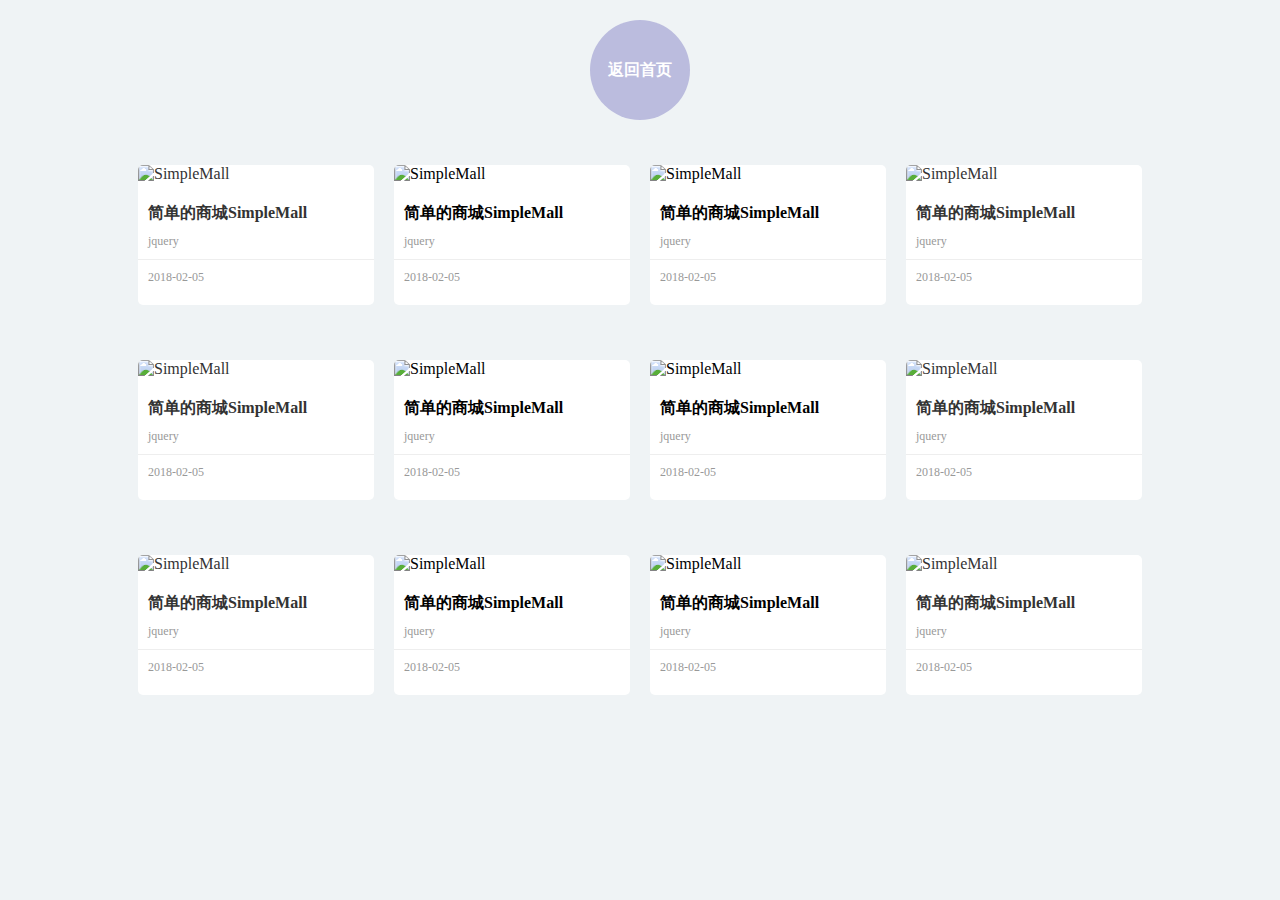
==== index.html @ 69ec205d "上传" ====
<!DOCTYPE html>
<html lang="en">
<head>
	<meta charset="UTF-8">
	<title>demo-list</title>
	<link rel="stylesheet" href="./index.css">
	<link href="https://cdn.bootcss.com/animate.css/3.5.1/animate.min.css" rel="stylesheet">
	<script src="https://cdn.bootcss.com/wow/1.1.1/wow.min.js"></script>
	<script src="index.js"></script>
</head>
<body>
	<div class="header"><a href="http://www.yancx.cn/" class="animated zoomIn" >返回首页</a></div>
	<div class="content">
		<div class="ani-group wow animated fadeInUp"  data-wow-duration="1s">
			<div class="box-wrap">
				<div class="box">
					<a href="http://www.yancx.cn/SimpleMall/" target="_blank">
						<img src="http://pba664p5e.bkt.clouddn.com/simplemall.jpg" alt="SimpleMall">
						<div class="title">简单的商城SimpleMall</div>
					</a>
					<div class="tag"><span>jquery</span></div>
					<div class="date">2018-02-05</div>
				</div>
			</div>
			<div class="box-wrap">
				<div class="box">
						<img src="http://pba664p5e.bkt.clouddn.com/simplemall.jpg" alt="SimpleMall">
					<div class="title">简单的商城SimpleMall</div>
					<div class="tag"><span>jquery</span></div>
					<div class="date">2018-02-05</div>
				</div>
			</div>
			<div class="box-wrap">
				<div class="box">
						<img src="http://pba664p5e.bkt.clouddn.com/simplemall.jpg" alt="SimpleMall">
					<div class="title">简单的商城SimpleMall</div>
					<div class="tag"><span>jquery</span></div>
					<div class="date">2018-02-05</div>
				</div>
			</div>
			<div class="box-wrap">
				<div class="box">
					<a href="www.yancx.cn/SimpleMall/">
						<img src="http://pba664p5e.bkt.clouddn.com/simplemall.jpg" alt="SimpleMall">
						<div class="title">简单的商城SimpleMall</div>
						<div class="tag"><span>jquery</span></div>
						<div class="date">2018-02-05</div>
					</a>
				</div>
			</div>
		</div>
		<div class="ani-group wow animated fadeInUp"  data-wow-delay=".5s">
			<div class="box-wrap">
				<div class="box">
					<a href="http://www.yancx.cn/SimpleMall/" target="_blank">
						<img src="http://pba664p5e.bkt.clouddn.com/simplemall.jpg" alt="SimpleMall">
						<div class="title">简单的商城SimpleMall</div>
					</a>
					<div class="tag"><span>jquery</span></div>
					<div class="date">2018-02-05</div>
				</div>
			</div>
			<div class="box-wrap">
				<div class="box">
						<img src="http://pba664p5e.bkt.clouddn.com/simplemall.jpg" alt="SimpleMall">
					<div class="title">简单的商城SimpleMall</div>
					<div class="tag"><span>jquery</span></div>
					<div class="date">2018-02-05</div>
				</div>
			</div>
			<div class="box-wrap">
				<div class="box">
						<img src="http://pba664p5e.bkt.clouddn.com/simplemall.jpg" alt="SimpleMall">
					<div class="title">简单的商城SimpleMall</div>
					<div class="tag"><span>jquery</span></div>
					<div class="date">2018-02-05</div>
				</div>
			</div>
			<div class="box-wrap">
				<div class="box">
					<a href="www.yancx.cn/SimpleMall/">
						<img src="http://pba664p5e.bkt.clouddn.com/simplemall.jpg" alt="SimpleMall">
						<div class="title">简单的商城SimpleMall</div>
						<div class="tag"><span>jquery</span></div>
						<div class="date">2018-02-05</div>
					</a>
				</div>
			</div>
		</div>
		<div class="ani-group wow animated fadeInUp">
			<div class="box-wrap">
				<div class="box">
					<a href="http://www.yancx.cn/SimpleMall/" target="_blank">
						<img src="http://pba664p5e.bkt.clouddn.com/simplemall.jpg" alt="SimpleMall">
						<div class="title">简单的商城SimpleMall</div>
					</a>
					<div class="tag"><span>jquery</span></div>
					<div class="date">2018-02-05</div>
				</div>
			</div>
			<div class="box-wrap">
				<div class="box">
						<img src="http://pba664p5e.bkt.clouddn.com/simplemall.jpg" alt="SimpleMall">
					<div class="title">简单的商城SimpleMall</div>
					<div class="tag"><span>jquery</span></div>
					<div class="date">2018-02-05</div>
				</div>
			</div>
			<div class="box-wrap">
				<div class="box">
						<img src="http://pba664p5e.bkt.clouddn.com/simplemall.jpg" alt="SimpleMall">
					<div class="title">简单的商城SimpleMall</div>
					<div class="tag"><span>jquery</span></div>
					<div class="date">2018-02-05</div>
				</div>
			</div>
			<div class="box-wrap">
				<div class="box">
					<a href="www.yancx.cn/SimpleMall/">
						<img src="http://pba664p5e.bkt.clouddn.com/simplemall.jpg" alt="SimpleMall">
						<div class="title">简单的商城SimpleMall</div>
						<div class="tag"><span>jquery</span></div>
						<div class="date">2018-02-05</div>
					</a>
				</div>
			</div>
		</div>
	</div>
</body>
</html>
---- index.css ----
body{
	margin: 0;
	background:#eff3f5;
}
a{
	color: #333;
	text-decoration: none;
}
.header{
	width: 80%;
	height:100px;
	margin: 20px auto;
}
.header a{
	display: block;
	width: 100px;
	height: 100px;
	margin: 0 auto;
	border-radius: 50%;
	background-color: #bbbcde;
	font-size: 16px;
	font-weight: 600;
	text-align: center;;
	line-height: 100px;
	color: #fff;
	transition: all .5s ease;
}
.header a:hover{
	background-color: #ff0036;
	box-shadow: 0 0 14px rgba(0,0,0,.1);
}
.content{
	width: 80%;
	margin:20px auto;
	overflow: hidden;
/*	background-color: #fff;*/
}
.content .ani-group{
	overflow: hidden;
}
.content .box-wrap{
	width: 25%;
	box-sizing: border-box;
	padding: 10px 0;
	cursor: pointer;
	float: left;
}
.content .box-wrap .box{
	border-radius: 3px;
	margin: 15px 10px 20px 10px;
	overflow: hidden;
	border-radius: 5px;
	background-color: #fff;
	padding-bottom: 10px;
	transition: all .3s ease;
}
.content .box-wrap .box:hover{
	background-color: #fff;
	box-shadow: 0 0 14px rgba(0,0,0,.2);
	opacity: .8;
}
.content .box-wrap .box img{
	width: 100%;
}
.content .box .title{
	padding: 20px 10px 10px 10px;
	font-size: 16px;
	font-weight: 600;
}
.content .box .tag{
	padding: 0 10px 10px 10px;
	font-size: 12px;
	color: #999;
}
.content .box .date{
	border-top: 1px solid #eee;
	padding: 10px;
	font-size: 12px;
	color: #999;
}
@media screen and (max-width: 720px) {
	.content{width: 98%;}
	.content .box-wrap{width: 50%;}
}
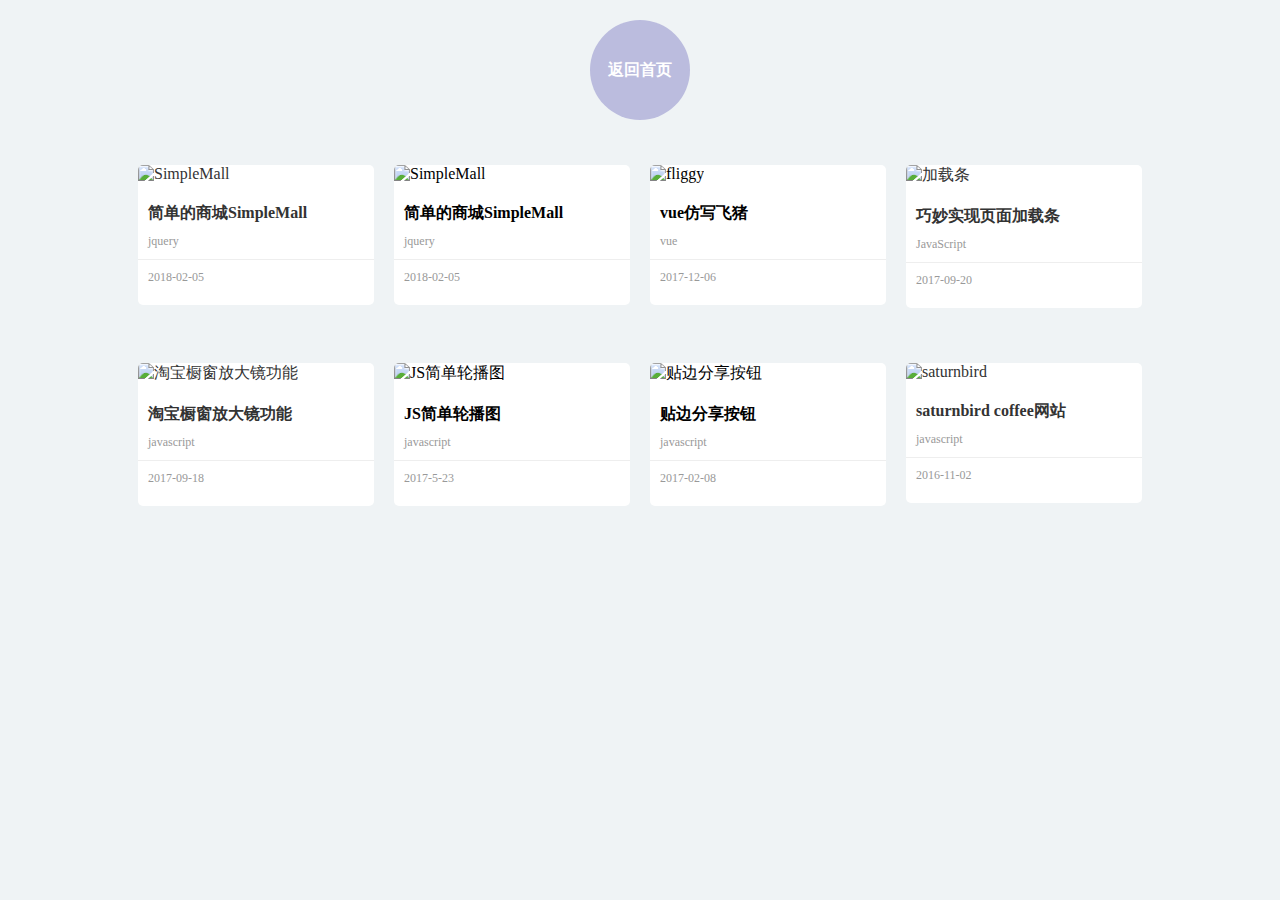
==== commit d9564631: "添加" ====
--- a/index.html
+++ b/index.html
@@ -2,91 +2,18 @@
 <html lang="en">
 <head>
 	<meta charset="UTF-8">
-	<title>demo-list</title>
+	<link rel="shortcut icon" href="./img/favicon.ico" type="image/x-icon" />
+	<meta http-equiv="X-UA-Compatible" content="IE=edge"/>
+	<meta name="viewport" content="maximum-scale=1.0,minimum-scale=1.0,user-scalable=0,width=device-width,initial-scale=1.0"/>
 	<link rel="stylesheet" href="./index.css">
 	<link href="https://cdn.bootcss.com/animate.css/3.5.1/animate.min.css" rel="stylesheet">
 	<script src="https://cdn.bootcss.com/wow/1.1.1/wow.min.js"></script>
 	<script src="index.js"></script>
+	<title>demo-list</title>
 </head>
 <body>
 	<div class="header"><a href="http://www.yancx.cn/" class="animated zoomIn" >返回首页</a></div>
 	<div class="content">
-		<div class="ani-group wow animated fadeInUp"  data-wow-duration="1s">
-			<div class="box-wrap">
-				<div class="box">
-					<a href="http://www.yancx.cn/SimpleMall/" target="_blank">
-						<img src="http://pba664p5e.bkt.clouddn.com/simplemall.jpg" alt="SimpleMall">
-						<div class="title">简单的商城SimpleMall</div>
-					</a>
-					<div class="tag"><span>jquery</span></div>
-					<div class="date">2018-02-05</div>
-				</div>
-			</div>
-			<div class="box-wrap">
-				<div class="box">
-						<img src="http://pba664p5e.bkt.clouddn.com/simplemall.jpg" alt="SimpleMall">
-					<div class="title">简单的商城SimpleMall</div>
-					<div class="tag"><span>jquery</span></div>
-					<div class="date">2018-02-05</div>
-				</div>
-			</div>
-			<div class="box-wrap">
-				<div class="box">
-						<img src="http://pba664p5e.bkt.clouddn.com/simplemall.jpg" alt="SimpleMall">
-					<div class="title">简单的商城SimpleMall</div>
-					<div class="tag"><span>jquery</span></div>
-					<div class="date">2018-02-05</div>
-				</div>
-			</div>
-			<div class="box-wrap">
-				<div class="box">
-					<a href="www.yancx.cn/SimpleMall/">
-						<img src="http://pba664p5e.bkt.clouddn.com/simplemall.jpg" alt="SimpleMall">
-						<div class="title">简单的商城SimpleMall</div>
-						<div class="tag"><span>jquery</span></div>
-						<div class="date">2018-02-05</div>
-					</a>
-				</div>
-			</div>
-		</div>
-		<div class="ani-group wow animated fadeInUp"  data-wow-delay=".5s">
-			<div class="box-wrap">
-				<div class="box">
-					<a href="http://www.yancx.cn/SimpleMall/" target="_blank">
-						<img src="http://pba664p5e.bkt.clouddn.com/simplemall.jpg" alt="SimpleMall">
-						<div class="title">简单的商城SimpleMall</div>
-					</a>
-					<div class="tag"><span>jquery</span></div>
-					<div class="date">2018-02-05</div>
-				</div>
-			</div>
-			<div class="box-wrap">
-				<div class="box">
-						<img src="http://pba664p5e.bkt.clouddn.com/simplemall.jpg" alt="SimpleMall">
-					<div class="title">简单的商城SimpleMall</div>
-					<div class="tag"><span>jquery</span></div>
-					<div class="date">2018-02-05</div>
-				</div>
-			</div>
-			<div class="box-wrap">
-				<div class="box">
-						<img src="http://pba664p5e.bkt.clouddn.com/simplemall.jpg" alt="SimpleMall">
-					<div class="title">简单的商城SimpleMall</div>
-					<div class="tag"><span>jquery</span></div>
-					<div class="date">2018-02-05</div>
-				</div>
-			</div>
-			<div class="box-wrap">
-				<div class="box">
-					<a href="www.yancx.cn/SimpleMall/">
-						<img src="http://pba664p5e.bkt.clouddn.com/simplemall.jpg" alt="SimpleMall">
-						<div class="title">简单的商城SimpleMall</div>
-						<div class="tag"><span>jquery</span></div>
-						<div class="date">2018-02-05</div>
-					</a>
-				</div>
-			</div>
-		</div>
 		<div class="ani-group wow animated fadeInUp">
 			<div class="box-wrap">
 				<div class="box">
@@ -108,19 +35,57 @@
 			</div>
 			<div class="box-wrap">
 				<div class="box">
-						<img src="http://pba664p5e.bkt.clouddn.com/simplemall.jpg" alt="SimpleMall">
-					<div class="title">简单的商城SimpleMall</div>
-					<div class="tag"><span>jquery</span></div>
-					<div class="date">2018-02-05</div>
+						<img src="http://pba664p5e.bkt.clouddn.com/fliggy.jpg" alt="fliggy">
+					<div class="title">vue仿写飞猪</div>
+					<div class="tag"><span>vue</span></div>
+					<div class="date">2017-12-06</div>
 				</div>
 			</div>
 			<div class="box-wrap">
 				<div class="box">
 					<a href="www.yancx.cn/SimpleMall/">
-						<img src="http://pba664p5e.bkt.clouddn.com/simplemall.jpg" alt="SimpleMall">
-						<div class="title">简单的商城SimpleMall</div>
-						<div class="tag"><span>jquery</span></div>
-						<div class="date">2018-02-05</div>
+						<img src="http://pba664p5e.bkt.clouddn.com/loadingbar.jpg" alt="加载条">
+						<div class="title">巧妙实现页面加载条</div>
+						<div class="tag"><span>JavaScript</span></div>
+						<div class="date">2017-09-20</div>
+					</a>
+				</div>
+			</div>
+		</div>
+		<div class="ani-group wow animated fadeInUp">
+			<div class="box-wrap">
+				<div class="box">
+					<a href="http://www.yancx.cn/SimpleMall/" target="_blank">
+						<img src="http://pba664p5e.bkt.clouddn.com/magnifier.jpg" alt="淘宝橱窗放大镜功能">
+						<div class="title">淘宝橱窗放大镜功能</div>
+					</a>
+					<div class="tag"><span>javascript</span></div>
+					<div class="date">2017-09-18</div>
+				</div>
+			</div>
+			<div class="box-wrap">
+				<div class="box">
+						<img src="http://pba664p5e.bkt.clouddn.com/slide.jpg" alt="JS简单轮播图">
+					<div class="title">JS简单轮播图</div>
+					<div class="tag"><span>javascript</span></div>
+					<div class="date">2017-5-23</div>
+				</div>
+			</div>
+			<div class="box-wrap">
+				<div class="box">
+						<img src="http://pba664p5e.bkt.clouddn.com/sharebar.jpg" alt="贴边分享按钮">
+					<div class="title">贴边分享按钮</div>
+					<div class="tag"><span>javascript</span></div>
+					<div class="date">2017-02-08</div>
+				</div>
+			</div>
+			<div class="box-wrap">
+				<div class="box">
+					<a href="http://www.yancx.cn/saturnbird/">
+						<img src="http://pba664p5e.bkt.clouddn.com/saturnbird.jpg" alt="saturnbird">
+						<div class="title">saturnbird coffee网站</div>
+						<div class="tag"><span>javascript</span></div>
+						<div class="date">2016-11-02</div>
 					</a>
 				</div>
 			</div>
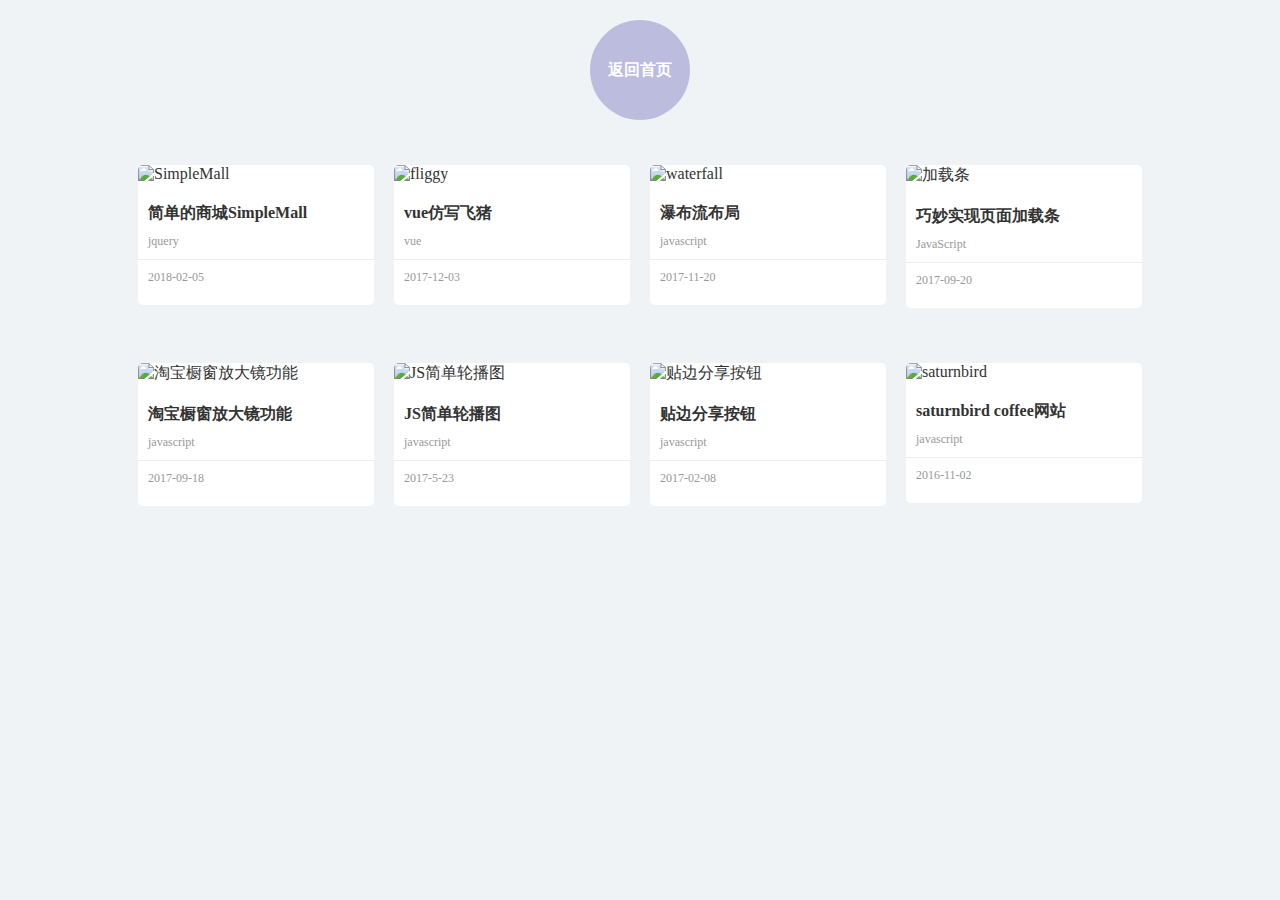
==== commit 595f0aab: "添加" ====
--- a/index.html
+++ b/index.html
@@ -27,23 +27,27 @@
 			</div>
 			<div class="box-wrap">
 				<div class="box">
-						<img src="http://pba664p5e.bkt.clouddn.com/simplemall.jpg" alt="SimpleMall">
-					<div class="title">简单的商城SimpleMall</div>
-					<div class="tag"><span>jquery</span></div>
-					<div class="date">2018-02-05</div>
+					<a href="http://www.yancx.cn/Fliggy/" target="_blank">
+						<img src="http://pba664p5e.bkt.clouddn.com/fliggy.jpg" alt="fliggy">
+						<div class="title">vue仿写飞猪</div>
+						<div class="tag"><span>vue</span></div>
+						<div class="date">2017-12-03</div>
+					</a>
 				</div>
 			</div>
 			<div class="box-wrap">
 				<div class="box">
-						<img src="http://pba664p5e.bkt.clouddn.com/fliggy.jpg" alt="fliggy">
-					<div class="title">vue仿写飞猪</div>
-					<div class="tag"><span>vue</span></div>
-					<div class="date">2017-12-06</div>
+					<a href="./demos/waterfall/">
+						<img src="http://pba664p5e.bkt.clouddn.com/waterfall.jpg" alt="waterfall">
+						<div class="title">瀑布流布局</div>
+						<div class="tag"><span>javascript</span></div>
+						<div class="date">2017-11-20</div>
+					</a>
 				</div>
 			</div>
 			<div class="box-wrap">
 				<div class="box">
-					<a href="www.yancx.cn/SimpleMall/">
+					<a href="./demos/loadingbar/" target="_blank">
 						<img src="http://pba664p5e.bkt.clouddn.com/loadingbar.jpg" alt="加载条">
 						<div class="title">巧妙实现页面加载条</div>
 						<div class="tag"><span>JavaScript</span></div>
@@ -55,7 +59,7 @@
 		<div class="ani-group wow animated fadeInUp">
 			<div class="box-wrap">
 				<div class="box">
-					<a href="http://www.yancx.cn/SimpleMall/" target="_blank">
+					<a href="./demos/magnifier/" target="_blank">
 						<img src="http://pba664p5e.bkt.clouddn.com/magnifier.jpg" alt="淘宝橱窗放大镜功能">
 						<div class="title">淘宝橱窗放大镜功能</div>
 					</a>
@@ -65,23 +69,27 @@
 			</div>
 			<div class="box-wrap">
 				<div class="box">
+					<a href="./demos/slide/" target="_blank">
 						<img src="http://pba664p5e.bkt.clouddn.com/slide.jpg" alt="JS简单轮播图">
-					<div class="title">JS简单轮播图</div>
-					<div class="tag"><span>javascript</span></div>
-					<div class="date">2017-5-23</div>
+						<div class="title">JS简单轮播图</div>
+						<div class="tag"><span>javascript</span></div>
+						<div class="date">2017-5-23</div>
+					</a>
 				</div>
 			</div>
 			<div class="box-wrap">
 				<div class="box">
+					<a href="./demos/sharebar/" target="_blank">
 						<img src="http://pba664p5e.bkt.clouddn.com/sharebar.jpg" alt="贴边分享按钮">
-					<div class="title">贴边分享按钮</div>
-					<div class="tag"><span>javascript</span></div>
-					<div class="date">2017-02-08</div>
+						<div class="title">贴边分享按钮</div>
+						<div class="tag"><span>javascript</span></div>
+						<div class="date">2017-02-08</div>
+					</a>
 				</div>
 			</div>
 			<div class="box-wrap">
 				<div class="box">
-					<a href="http://www.yancx.cn/saturnbird/">
+					<a href="http://www.yancx.cn/saturnbird/" target="_blank">
 						<img src="http://pba664p5e.bkt.clouddn.com/saturnbird.jpg" alt="saturnbird">
 						<div class="title">saturnbird coffee网站</div>
 						<div class="tag"><span>javascript</span></div>
--- a/index.css
+++ b/index.css
@@ -63,9 +63,13 @@
 	width: 100%;
 }
 .content .box .title{
+	box-sizing: border-box;
 	padding: 20px 10px 10px 10px;
 	font-size: 16px;
 	font-weight: 600;
+	overflow: hidden;
+	text-overflow: ellipsis;
+	white-space: nowrap;
 }
 .content .box .tag{
 	padding: 0 10px 10px 10px;
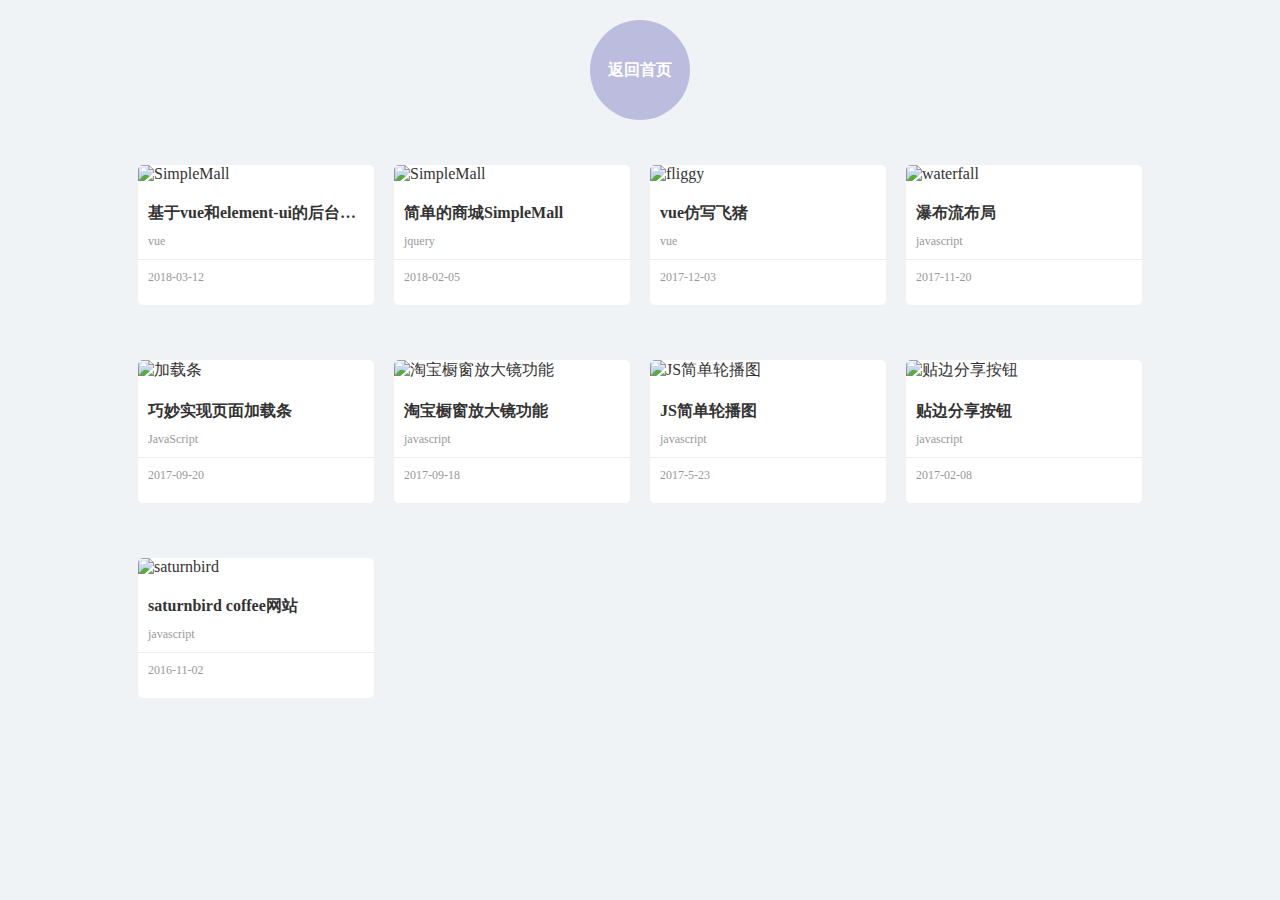
==== commit 0e197acb: "图片地址修改" ====
--- a/index.html
+++ b/index.html
@@ -1,103 +1,113 @@
 <!DOCTYPE html>
 <html lang="en">
+
 <head>
 	<meta charset="UTF-8">
 	<link rel="shortcut icon" href="./img/favicon.ico" type="image/x-icon" />
-	<meta http-equiv="X-UA-Compatible" content="IE=edge"/>
-	<meta name="viewport" content="maximum-scale=1.0,minimum-scale=1.0,user-scalable=0,width=device-width,initial-scale=1.0"/>
+	<meta http-equiv="X-UA-Compatible" content="IE=edge" />
+	<meta name="viewport"
+		content="maximum-scale=1.0,minimum-scale=1.0,user-scalable=0,width=device-width,initial-scale=1.0" />
 	<link rel="stylesheet" href="./index.css">
 	<link href="https://cdn.bootcss.com/animate.css/3.5.1/animate.min.css" rel="stylesheet">
 	<script src="https://cdn.bootcss.com/wow/1.1.1/wow.min.js"></script>
 	<script src="index.js"></script>
 	<title>demo-list</title>
 </head>
+
 <body>
-	<div class="header"><a href="http://www.yancx.cn/" class="animated zoomIn" >返回首页</a></div>
+	<div class="header"><a href="http://www.yancx.cn/" class="animated zoomIn">返回首页</a></div>
 	<div class="content">
-		<div class="ani-group wow animated fadeInUp">
-			<div class="box-wrap">
-				<div class="box">
-					<a href="http://www.yancx.cn/SimpleMall/" target="_blank">
-						<img src="http://pba664p5e.bkt.clouddn.com/simplemall.jpg" alt="SimpleMall">
-						<div class="title">简单的商城SimpleMall</div>
-					</a>
-					<div class="tag"><span>jquery</span></div>
-					<div class="date">2018-02-05</div>
-				</div>
-			</div>
-			<div class="box-wrap">
-				<div class="box">
-					<a href="http://www.yancx.cn/Fliggy/" target="_blank">
-						<img src="http://pba664p5e.bkt.clouddn.com/fliggy.jpg" alt="fliggy">
-						<div class="title">vue仿写飞猪</div>
-						<div class="tag"><span>vue</span></div>
-						<div class="date">2017-12-03</div>
-					</a>
-				</div>
-			</div>
-			<div class="box-wrap">
-				<div class="box">
-					<a href="./demos/waterfall/">
-						<img src="http://pba664p5e.bkt.clouddn.com/waterfall.jpg" alt="waterfall">
-						<div class="title">瀑布流布局</div>
-						<div class="tag"><span>javascript</span></div>
-						<div class="date">2017-11-20</div>
-					</a>
-				</div>
-			</div>
-			<div class="box-wrap">
-				<div class="box">
-					<a href="./demos/loadingbar/" target="_blank">
-						<img src="http://pba664p5e.bkt.clouddn.com/loadingbar.jpg" alt="加载条">
-						<div class="title">巧妙实现页面加载条</div>
-						<div class="tag"><span>JavaScript</span></div>
-						<div class="date">2017-09-20</div>
-					</a>
-				</div>
+		<div class="box-wrap wow animated fadeInUp">
+			<div class="box">
+				<a href="https://wuyou91.github.io/elementui-test/" target="_blank">
+					<img src="http://demo.cdn.yancx.cn/demoList/elementui-test.jpg" alt="SimpleMall">
+					<div class="title">基于vue和element-ui的后台管理系统</div>
+				</a>
+				<div class="tag"><span>vue</span></div>
+				<div class="date">2018-03-12</div>
 			</div>
 		</div>
-		<div class="ani-group wow animated fadeInUp">
-			<div class="box-wrap">
-				<div class="box">
-					<a href="./demos/magnifier/" target="_blank">
-						<img src="http://pba664p5e.bkt.clouddn.com/magnifier.jpg" alt="淘宝橱窗放大镜功能">
-						<div class="title">淘宝橱窗放大镜功能</div>
-					</a>
+		<div class="box-wrap wow animated fadeInUp">
+			<div class="box">
+				<a href="https://wuyou91.github.io/SimpleMall/" target="_blank">
+					<img src="http://demo.cdn.yancx.cn/demoList/simplemall.jpg" alt="SimpleMall">
+					<div class="title">简单的商城SimpleMall</div>
+				</a>
+				<div class="tag"><span>jquery</span></div>
+				<div class="date">2018-02-05</div>
+			</div>
+		</div>
+		<div class="box-wrap wow animated fadeInUp">
+			<div class="box">
+				<a href="https://wuyou91.github.io/Fliggy/" target="_blank">
+					<img src="http://demo.cdn.yancx.cn/demoList/fliggy.jpg" alt="fliggy">
+					<div class="title">vue仿写飞猪</div>
+					<div class="tag"><span>vue</span></div>
+					<div class="date">2017-12-03</div>
+				</a>
+			</div>
+		</div>
+		<div class="box-wrap wow animated fadeInUp">
+			<div class="box">
+				<a href="./demos/waterfall/">
+					<img src="http://demo.cdn.yancx.cn/demoList/waterfall.jpg" alt="waterfall">
+					<div class="title">瀑布流布局</div>
 					<div class="tag"><span>javascript</span></div>
-					<div class="date">2017-09-18</div>
-				</div>
+					<div class="date">2017-11-20</div>
+				</a>
 			</div>
-			<div class="box-wrap">
-				<div class="box">
-					<a href="./demos/slide/" target="_blank">
-						<img src="http://pba664p5e.bkt.clouddn.com/slide.jpg" alt="JS简单轮播图">
-						<div class="title">JS简单轮播图</div>
-						<div class="tag"><span>javascript</span></div>
-						<div class="date">2017-5-23</div>
-					</a>
-				</div>
+		</div>
+		<div class="box-wrap wow animated fadeInUp">
+			<div class="box">
+				<a href="./demos/loadingbar/" target="_blank">
+					<img src="http://demo.cdn.yancx.cn/demoList/loadingbar.jpg" alt="加载条">
+					<div class="title">巧妙实现页面加载条</div>
+					<div class="tag"><span>JavaScript</span></div>
+					<div class="date">2017-09-20</div>
+				</a>
 			</div>
-			<div class="box-wrap">
-				<div class="box">
-					<a href="./demos/sharebar/" target="_blank">
-						<img src="http://pba664p5e.bkt.clouddn.com/sharebar.jpg" alt="贴边分享按钮">
-						<div class="title">贴边分享按钮</div>
-						<div class="tag"><span>javascript</span></div>
-						<div class="date">2017-02-08</div>
-					</a>
-				</div>
+		</div>
+		<div class="box-wrap wow animated fadeInUp">
+			<div class="box">
+				<a href="./demos/magnifier/" target="_blank">
+					<img src="http://demo.cdn.yancx.cn/demoList/magnifier.jpg" alt="淘宝橱窗放大镜功能">
+					<div class="title">淘宝橱窗放大镜功能</div>
+				</a>
+				<div class="tag"><span>javascript</span></div>
+				<div class="date">2017-09-18</div>
 			</div>
-			<div class="box-wrap">
-				<div class="box">
-					<a href="http://www.yancx.cn/saturnbird/" target="_blank">
-						<img src="http://pba664p5e.bkt.clouddn.com/saturnbird.jpg" alt="saturnbird">
-						<div class="title">saturnbird coffee网站</div>
-						<div class="tag"><span>javascript</span></div>
-						<div class="date">2016-11-02</div>
-					</a>
-				</div>
+		</div>
+		<div class="box-wrap wow animated fadeInUp">
+			<div class="box">
+				<a href="./demos/slide/" target="_blank">
+					<img src="http://demo.cdn.yancx.cn/demoList/slide.jpg" alt="JS简单轮播图">
+					<div class="title">JS简单轮播图</div>
+					<div class="tag"><span>javascript</span></div>
+					<div class="date">2017-5-23</div>
+				</a>
+			</div>
+		</div>
+		<div class="box-wrap wow animated fadeInUp">
+			<div class="box">
+				<a href="./demos/sharebar/" target="_blank">
+					<img src="http://demo.cdn.yancx.cn/demoList/sharebar.jpg" alt="贴边分享按钮">
+					<div class="title">贴边分享按钮</div>
+					<div class="tag"><span>javascript</span></div>
+					<div class="date">2017-02-08</div>
+				</a>
+			</div>
+		</div>
+		<div class="box-wrap wow animated fadeInUp">
+			<div class="box">
+				<a href="https://wuyou91.github.io/saturnbird/" target="_blank">
+					<img src="http://demo.cdn.yancx.cn/demoList/saturnbird.jpg" alt="saturnbird">
+					<div class="title">saturnbird coffee网站</div>
+					<div class="tag"><span>javascript</span></div>
+					<div class="date">2016-11-02</div>
+				</a>
 			</div>
 		</div>
 	</div>
 </body>
+
 </html>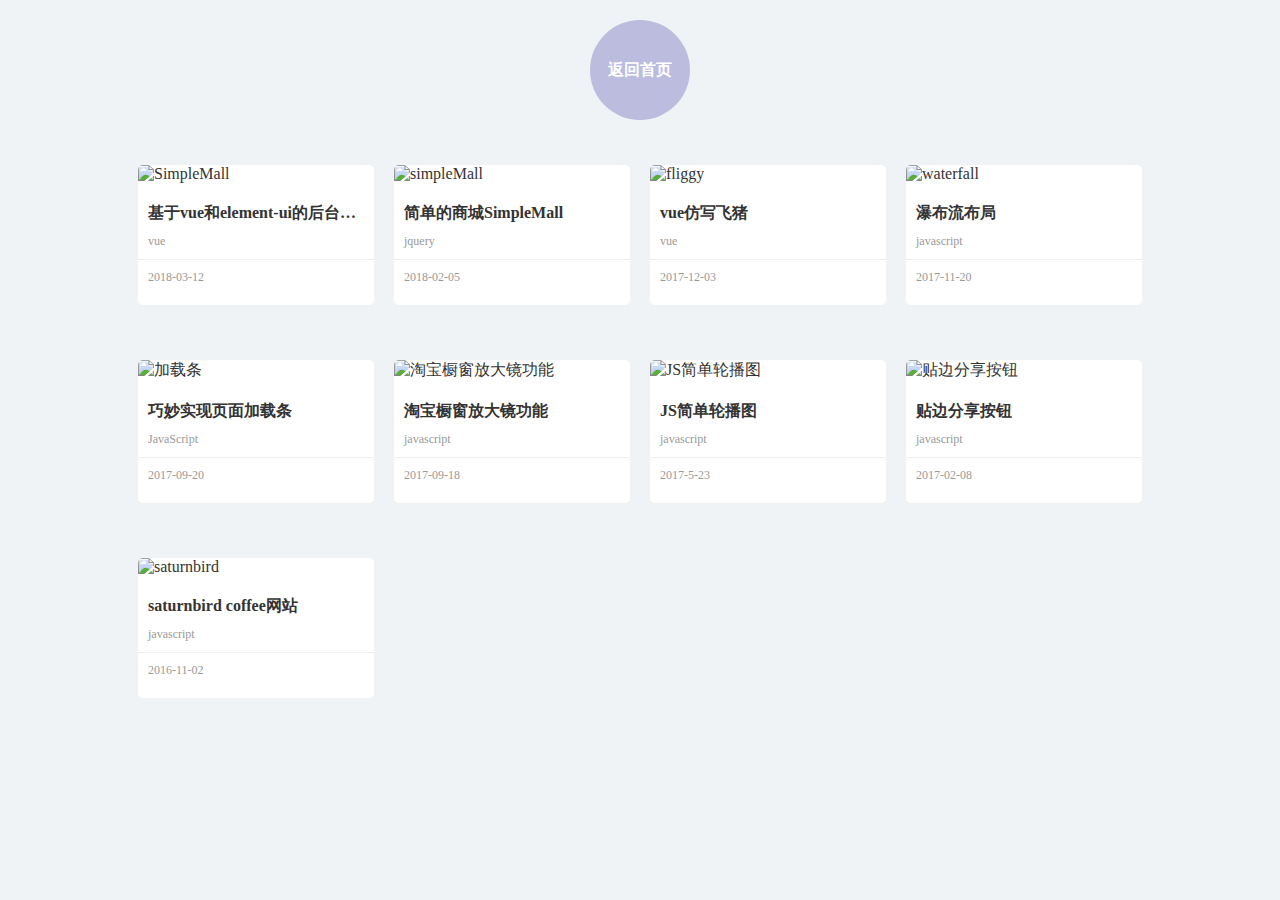
==== commit a30f5606: "修改" ====
--- a/index.html
+++ b/index.html
@@ -29,8 +29,8 @@
 		</div>
 		<div class="box-wrap wow animated fadeInUp">
 			<div class="box">
-				<a href="https://wuyou91.github.io/SimpleMall/" target="_blank">
-					<img src="http://demo.cdn.yancx.cn/demoList/simplemall.jpg" alt="SimpleMall">
+				<a href="https://wuyou91.github.io/simpleMall/" target="_blank">
+					<img src="http://demo.cdn.yancx.cn/demoList/simplemall.jpg" alt="simpleMall">
 					<div class="title">简单的商城SimpleMall</div>
 				</a>
 				<div class="tag"><span>jquery</span></div>
@@ -39,7 +39,7 @@
 		</div>
 		<div class="box-wrap wow animated fadeInUp">
 			<div class="box">
-				<a href="https://wuyou91.github.io/Fliggy/" target="_blank">
+				<a href="https://wuyou91.github.io/fliggy/" target="_blank">
 					<img src="http://demo.cdn.yancx.cn/demoList/fliggy.jpg" alt="fliggy">
 					<div class="title">vue仿写飞猪</div>
 					<div class="tag"><span>vue</span></div>
